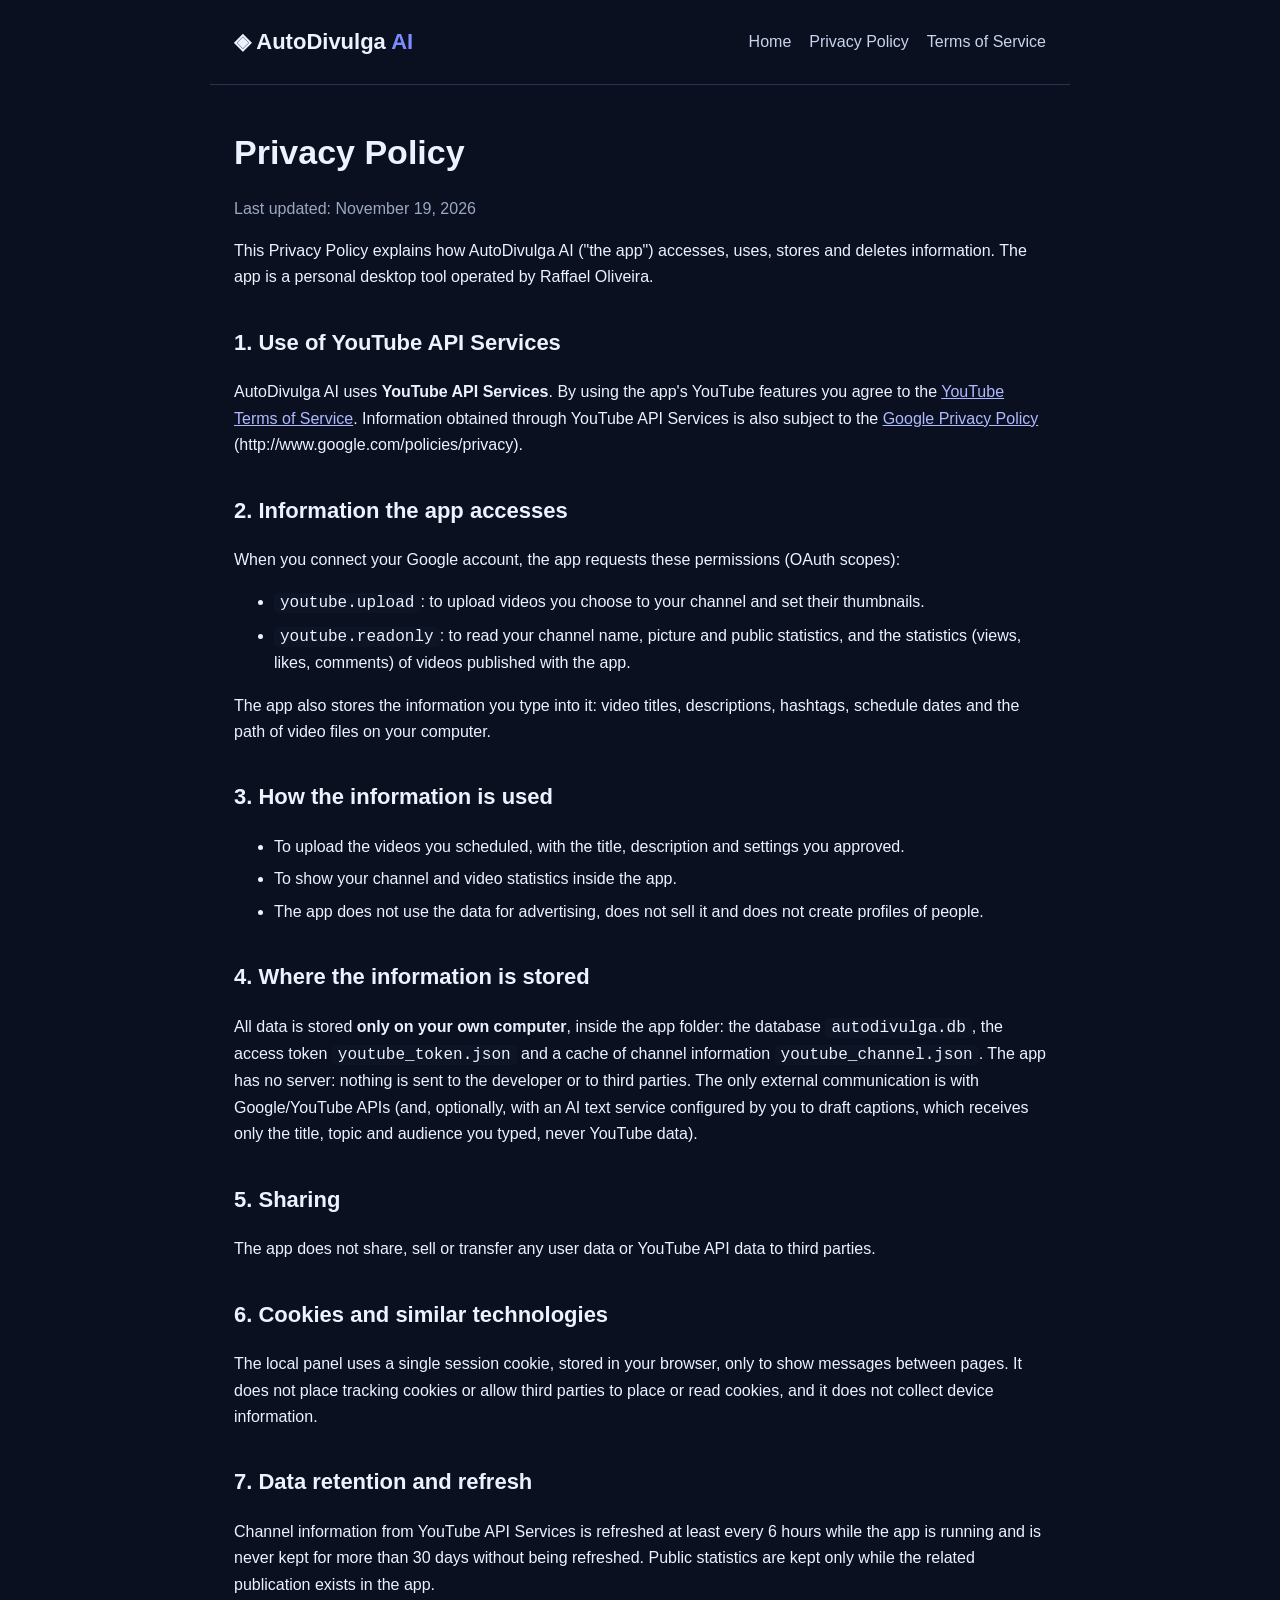
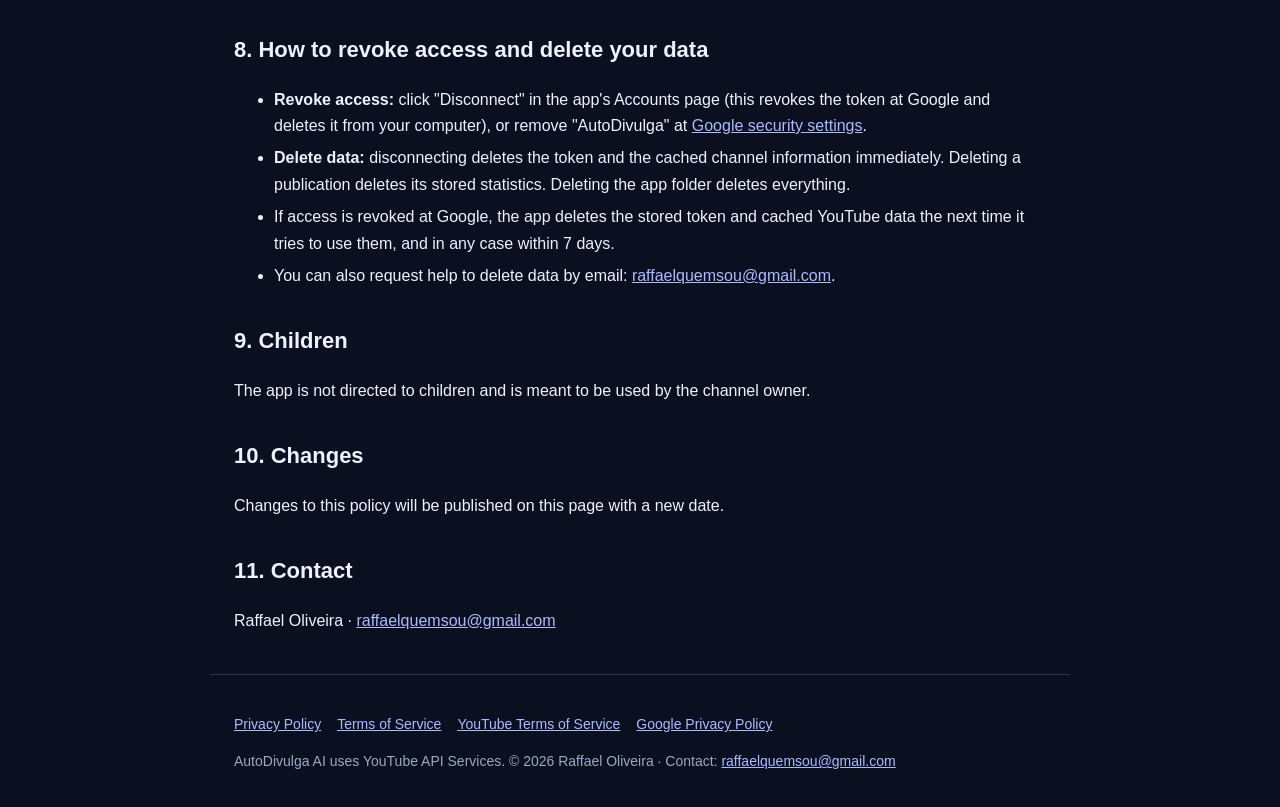
==== privacy.html @ 6a005467 "Add files via upload" ====
<!doctype html><html lang="en"><head><meta charset="utf-8"><meta name="viewport" content="width=device-width,initial-scale=1">
<title>Privacy Policy – AutoDivulga AI</title><link rel="stylesheet" href="style.css"></head><body><header><a class="brand" href="index.html">◈ AutoDivulga <span>AI</span></a><nav><a href="index.html">Home</a><a href="privacy.html">Privacy Policy</a><a href="terms.html">Terms of Service</a></nav></header>
<main>
<h1>Privacy Policy</h1><p class="muted">Last updated: November 19, 2026</p>
<p>This Privacy Policy explains how AutoDivulga AI ("the app") accesses, uses, stores and deletes information. The app is a personal desktop tool operated by Raffael Oliveira.</p>
<h2>1. Use of YouTube API Services</h2>
<p>AutoDivulga AI uses <b>YouTube API Services</b>. By using the app's YouTube features you agree to the <a href="https://www.youtube.com/t/terms" target="_blank" rel="noopener">YouTube Terms of Service</a>. Information obtained through YouTube API Services is also subject to the <a href="https://policies.google.com/privacy" target="_blank" rel="noopener">Google Privacy Policy</a> (http://www.google.com/policies/privacy).</p>
<h2>2. Information the app accesses</h2>
<p>When you connect your Google account, the app requests these permissions (OAuth scopes):</p>
<ul><li><code>youtube.upload</code>: to upload videos you choose to your channel and set their thumbnails.</li>
<li><code>youtube.readonly</code>: to read your channel name, picture and public statistics, and the statistics (views, likes, comments) of videos published with the app.</li></ul>
<p>The app also stores the information you type into it: video titles, descriptions, hashtags, schedule dates and the path of video files on your computer.</p>
<h2>3. How the information is used</h2>
<ul><li>To upload the videos you scheduled, with the title, description and settings you approved.</li>
<li>To show your channel and video statistics inside the app.</li>
<li>The app does not use the data for advertising, does not sell it and does not create profiles of people.</li></ul>
<h2>4. Where the information is stored</h2>
<p>All data is stored <b>only on your own computer</b>, inside the app folder: the database <code>autodivulga.db</code>, the access token <code>youtube_token.json</code> and a cache of channel information <code>youtube_channel.json</code>. The app has no server: nothing is sent to the developer or to third parties. The only external communication is with Google/YouTube APIs (and, optionally, with an AI text service configured by you to draft captions, which receives only the title, topic and audience you typed, never YouTube data).</p>
<h2>5. Sharing</h2><p>The app does not share, sell or transfer any user data or YouTube API data to third parties.</p>
<h2>6. Cookies and similar technologies</h2><p>The local panel uses a single session cookie, stored in your browser, only to show messages between pages. It does not place tracking cookies or allow third parties to place or read cookies, and it does not collect device information.</p>
<h2>7. Data retention and refresh</h2><p>Channel information from YouTube API Services is refreshed at least every 6 hours while the app is running and is never kept for more than 30 days without being refreshed. Public statistics are kept only while the related publication exists in the app.</p>
<h2>8. How to revoke access and delete your data</h2>
<ul><li><b>Revoke access:</b> click "Disconnect" in the app's Accounts page (this revokes the token at Google and deletes it from your computer), or remove "AutoDivulga" at <a href="https://security.google.com/settings/security/permissions" target="_blank" rel="noopener">Google security settings</a>.</li>
<li><b>Delete data:</b> disconnecting deletes the token and the cached channel information immediately. Deleting a publication deletes its stored statistics. Deleting the app folder deletes everything.</li>
<li>If access is revoked at Google, the app deletes the stored token and cached YouTube data the next time it tries to use them, and in any case within 7 days.</li>
<li>You can also request help to delete data by email: <a href="mailto:raffaelquemsou@gmail.com">raffaelquemsou@gmail.com</a>.</li></ul>
<h2>9. Children</h2><p>The app is not directed to children and is meant to be used by the channel owner.</p>
<h2>10. Changes</h2><p>Changes to this policy will be published on this page with a new date.</p>
<h2>11. Contact</h2><p>Raffael Oliveira · <a href="mailto:raffaelquemsou@gmail.com">raffaelquemsou@gmail.com</a></p></main><footer><p><a href="privacy.html">Privacy Policy</a><a href="terms.html">Terms of Service</a><a href="https://www.youtube.com/t/terms" target="_blank" rel="noopener">YouTube Terms of Service</a><a href="https://policies.google.com/privacy" target="_blank" rel="noopener">Google Privacy Policy</a></p>
<p>AutoDivulga AI uses YouTube API Services. © 2026 Raffael Oliveira · Contact: <a href="mailto:raffaelquemsou@gmail.com">raffaelquemsou@gmail.com</a></p></footer>
</body></html>
---- style.css ----
:root{--bg:#0b1020;--panel:#131b30;--text:#edf2ff;--muted:#9aa8c4;--accent:#7c8cff;--line:#263451}
*{box-sizing:border-box}body{margin:0;background:var(--bg);color:var(--text);font:16px/1.65 "Segoe UI",Arial,sans-serif}
header,main,footer{max-width:860px;margin:auto;padding:24px}header{display:flex;justify-content:space-between;align-items:center;border-bottom:1px solid var(--line)}
.brand{font-weight:800;font-size:22px;text-decoration:none;color:var(--text)}.brand span{color:var(--accent)}
nav a{color:#c8d3ec;margin-left:18px;text-decoration:none}nav a:hover{color:#fff}
h1{font-size:34px;line-height:1.2}h2{margin-top:34px;font-size:22px}a{color:#aebaff}
.card{background:var(--panel);border:1px solid var(--line);border-radius:14px;padding:20px 24px;margin:18px 0}
.yt{display:inline-block;background:#26345a;border-radius:20px;padding:4px 12px;font-size:13px;color:#cbd5ff}
.muted{color:var(--muted)}footer{border-top:1px solid var(--line);color:var(--muted);font-size:14px}footer a{margin-right:16px}
ul li{margin:6px 0}code{background:#0c1426;padding:1px 6px;border-radius:5px}
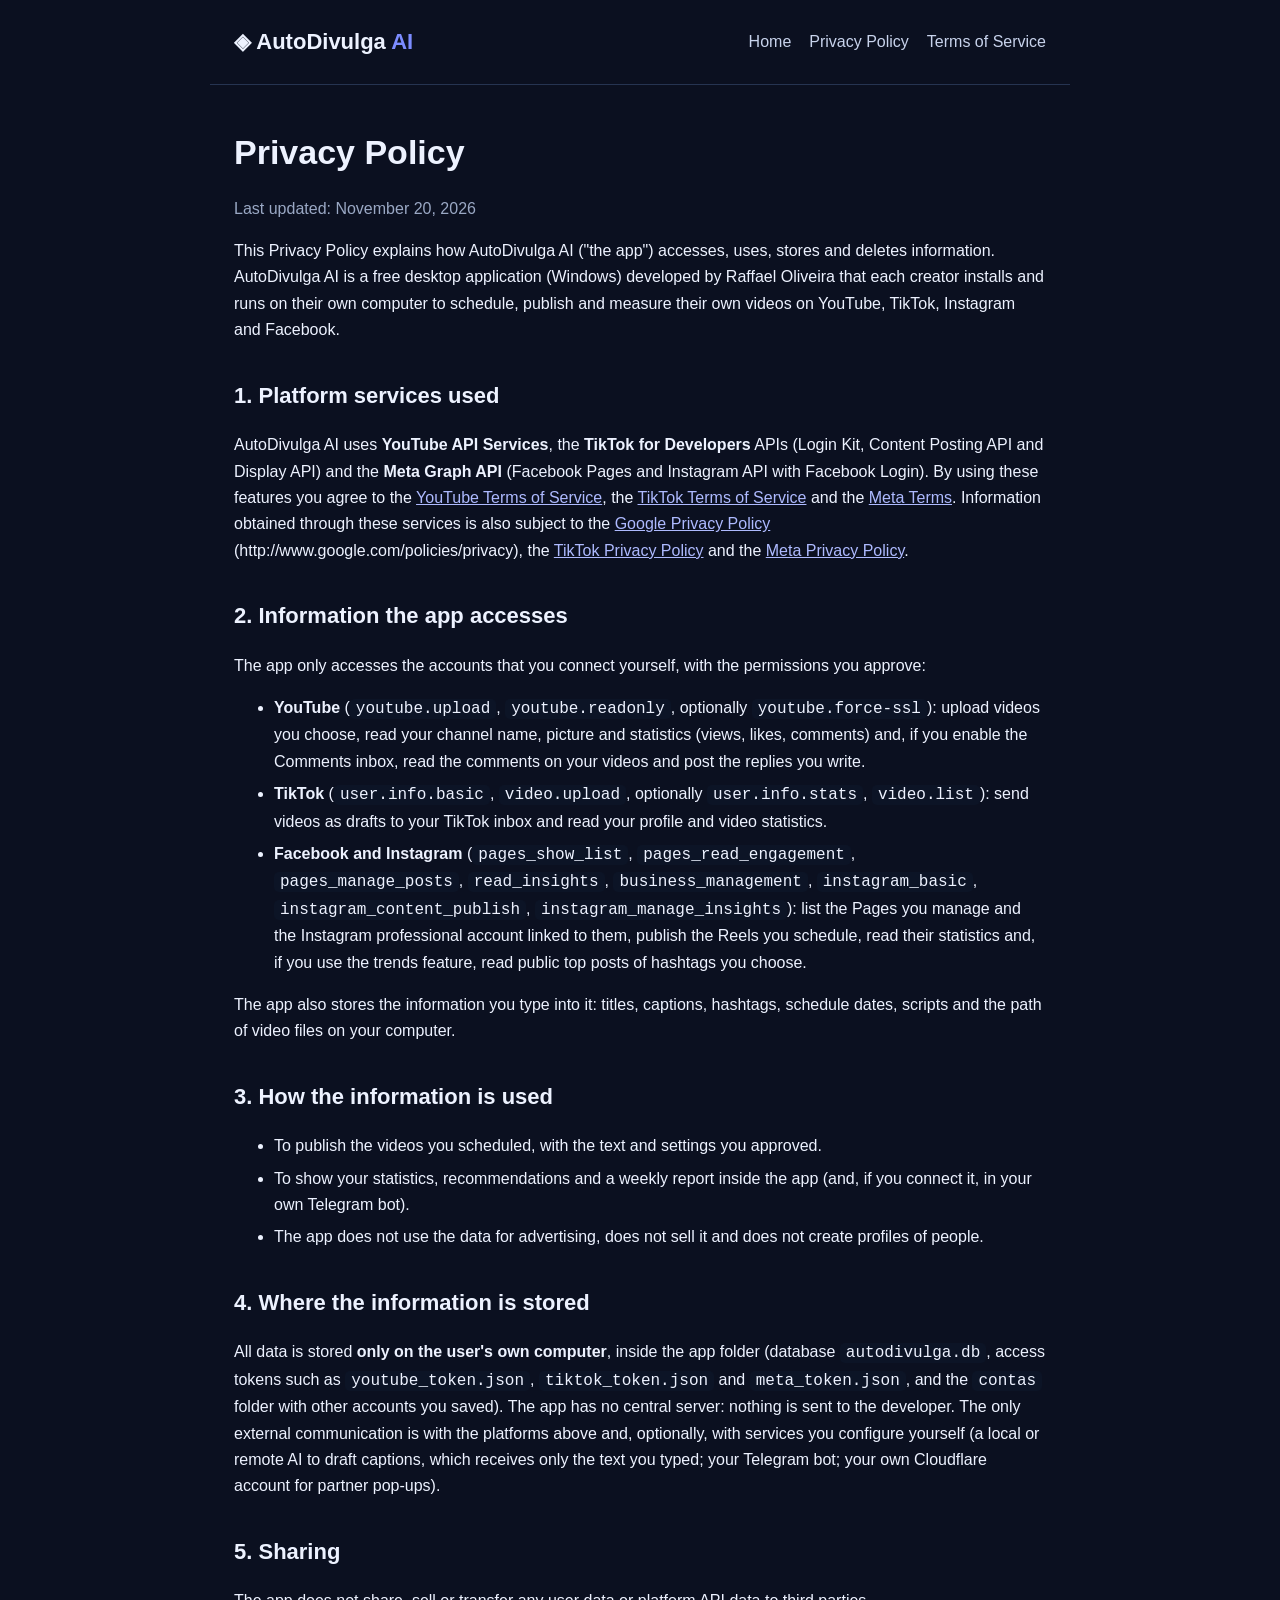
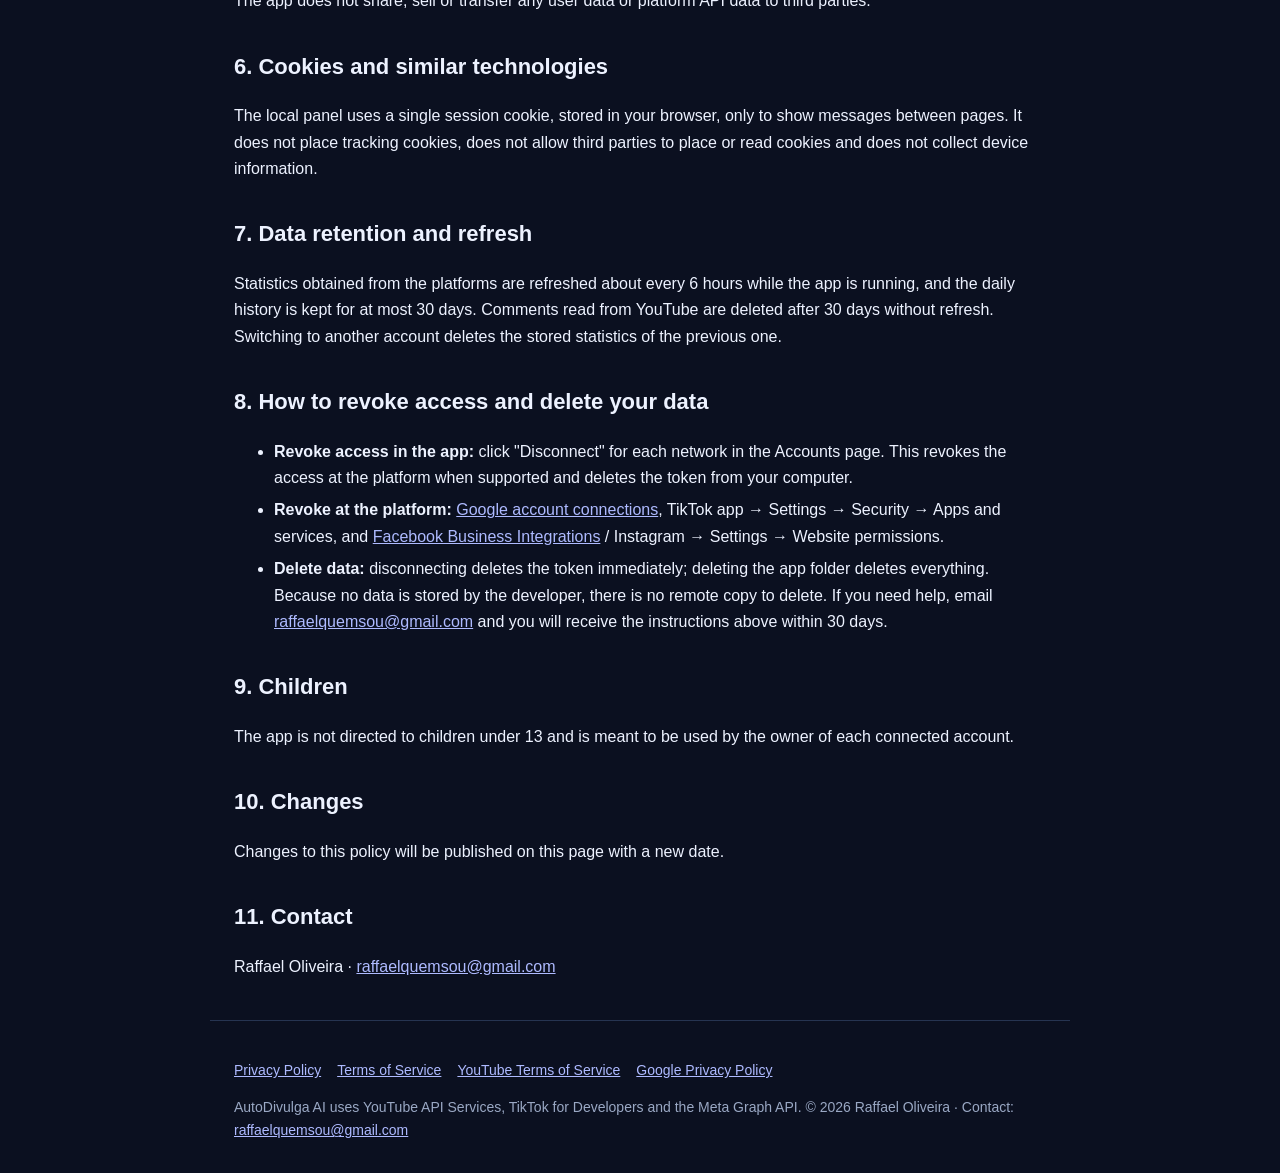
==== commit a54b811a: "Páginas legais: YouTube, TikTok, Instagram e Facebook; e-mail de contato Co-Authored-By: Claude Opus" ====
--- a/privacy.html
+++ b/privacy.html
@@ -1,31 +1,31 @@
 <!doctype html><html lang="en"><head><meta charset="utf-8"><meta name="viewport" content="width=device-width,initial-scale=1">
 <title>Privacy Policy – AutoDivulga AI</title><link rel="stylesheet" href="style.css"></head><body><header><a class="brand" href="index.html">◈ AutoDivulga <span>AI</span></a><nav><a href="index.html">Home</a><a href="privacy.html">Privacy Policy</a><a href="terms.html">Terms of Service</a></nav></header>
 <main>
-<h1>Privacy Policy</h1><p class="muted">Last updated: November 19, 2026</p>
-<p>This Privacy Policy explains how AutoDivulga AI ("the app") accesses, uses, stores and deletes information. The app is a personal desktop tool operated by Raffael Oliveira.</p>
-<h2>1. Use of YouTube API Services</h2>
-<p>AutoDivulga AI uses <b>YouTube API Services</b>. By using the app's YouTube features you agree to the <a href="https://www.youtube.com/t/terms" target="_blank" rel="noopener">YouTube Terms of Service</a>. Information obtained through YouTube API Services is also subject to the <a href="https://policies.google.com/privacy" target="_blank" rel="noopener">Google Privacy Policy</a> (http://www.google.com/policies/privacy).</p>
+<h1>Privacy Policy</h1><p class="muted">Last updated: November 20, 2026</p>
+<p>This Privacy Policy explains how AutoDivulga AI ("the app") accesses, uses, stores and deletes information. AutoDivulga AI is a free desktop application (Windows) developed by Raffael Oliveira that each creator installs and runs on their own computer to schedule, publish and measure their own videos on YouTube, TikTok, Instagram and Facebook.</p>
+<h2>1. Platform services used</h2>
+<p>AutoDivulga AI uses <b>YouTube API Services</b>, the <b>TikTok for Developers</b> APIs (Login Kit, Content Posting API and Display API) and the <b>Meta Graph API</b> (Facebook Pages and Instagram API with Facebook Login). By using these features you agree to the <a href="https://www.youtube.com/t/terms" target="_blank" rel="noopener">YouTube Terms of Service</a>, the <a href="https://www.tiktok.com/legal/terms-of-service" target="_blank" rel="noopener">TikTok Terms of Service</a> and the <a href="https://www.facebook.com/terms" target="_blank" rel="noopener">Meta Terms</a>. Information obtained through these services is also subject to the <a href="https://policies.google.com/privacy" target="_blank" rel="noopener">Google Privacy Policy</a> (http://www.google.com/policies/privacy), the <a href="https://www.tiktok.com/legal/privacy-policy" target="_blank" rel="noopener">TikTok Privacy Policy</a> and the <a href="https://www.facebook.com/privacy/policy" target="_blank" rel="noopener">Meta Privacy Policy</a>.</p>
 <h2>2. Information the app accesses</h2>
-<p>When you connect your Google account, the app requests these permissions (OAuth scopes):</p>
-<ul><li><code>youtube.upload</code>: to upload videos you choose to your channel and set their thumbnails.</li>
-<li><code>youtube.readonly</code>: to read your channel name, picture and public statistics, and the statistics (views, likes, comments) of videos published with the app.</li></ul>
-<p>The app also stores the information you type into it: video titles, descriptions, hashtags, schedule dates and the path of video files on your computer.</p>
+<p>The app only accesses the accounts that you connect yourself, with the permissions you approve:</p>
+<ul><li><b>YouTube</b> (<code>youtube.upload</code>, <code>youtube.readonly</code>, optionally <code>youtube.force-ssl</code>): upload videos you choose, read your channel name, picture and statistics (views, likes, comments) and, if you enable the Comments inbox, read the comments on your videos and post the replies you write.</li>
+<li><b>TikTok</b> (<code>user.info.basic</code>, <code>video.upload</code>, optionally <code>user.info.stats</code>, <code>video.list</code>): send videos as drafts to your TikTok inbox and read your profile and video statistics.</li>
+<li><b>Facebook and Instagram</b> (<code>pages_show_list</code>, <code>pages_read_engagement</code>, <code>pages_manage_posts</code>, <code>read_insights</code>, <code>business_management</code>, <code>instagram_basic</code>, <code>instagram_content_publish</code>, <code>instagram_manage_insights</code>): list the Pages you manage and the Instagram professional account linked to them, publish the Reels you schedule, read their statistics and, if you use the trends feature, read public top posts of hashtags you choose.</li></ul>
+<p>The app also stores the information you type into it: titles, captions, hashtags, schedule dates, scripts and the path of video files on your computer.</p>
 <h2>3. How the information is used</h2>
-<ul><li>To upload the videos you scheduled, with the title, description and settings you approved.</li>
-<li>To show your channel and video statistics inside the app.</li>
+<ul><li>To publish the videos you scheduled, with the text and settings you approved.</li>
+<li>To show your statistics, recommendations and a weekly report inside the app (and, if you connect it, in your own Telegram bot).</li>
 <li>The app does not use the data for advertising, does not sell it and does not create profiles of people.</li></ul>
 <h2>4. Where the information is stored</h2>
-<p>All data is stored <b>only on your own computer</b>, inside the app folder: the database <code>autodivulga.db</code>, the access token <code>youtube_token.json</code> and a cache of channel information <code>youtube_channel.json</code>. The app has no server: nothing is sent to the developer or to third parties. The only external communication is with Google/YouTube APIs (and, optionally, with an AI text service configured by you to draft captions, which receives only the title, topic and audience you typed, never YouTube data).</p>
-<h2>5. Sharing</h2><p>The app does not share, sell or transfer any user data or YouTube API data to third parties.</p>
-<h2>6. Cookies and similar technologies</h2><p>The local panel uses a single session cookie, stored in your browser, only to show messages between pages. It does not place tracking cookies or allow third parties to place or read cookies, and it does not collect device information.</p>
-<h2>7. Data retention and refresh</h2><p>Channel information from YouTube API Services is refreshed at least every 6 hours while the app is running and is never kept for more than 30 days without being refreshed. Public statistics are kept only while the related publication exists in the app.</p>
+<p>All data is stored <b>only on the user's own computer</b>, inside the app folder (database <code>autodivulga.db</code>, access tokens such as <code>youtube_token.json</code>, <code>tiktok_token.json</code> and <code>meta_token.json</code>, and the <code>contas</code> folder with other accounts you saved). The app has no central server: nothing is sent to the developer. The only external communication is with the platforms above and, optionally, with services you configure yourself (a local or remote AI to draft captions, which receives only the text you typed; your Telegram bot; your own Cloudflare account for partner pop-ups).</p>
+<h2>5. Sharing</h2><p>The app does not share, sell or transfer any user data or platform API data to third parties.</p>
+<h2>6. Cookies and similar technologies</h2><p>The local panel uses a single session cookie, stored in your browser, only to show messages between pages. It does not place tracking cookies, does not allow third parties to place or read cookies and does not collect device information.</p>
+<h2>7. Data retention and refresh</h2><p>Statistics obtained from the platforms are refreshed about every 6 hours while the app is running, and the daily history is kept for at most 30 days. Comments read from YouTube are deleted after 30 days without refresh. Switching to another account deletes the stored statistics of the previous one.</p>
 <h2>8. How to revoke access and delete your data</h2>
-<ul><li><b>Revoke access:</b> click "Disconnect" in the app's Accounts page (this revokes the token at Google and deletes it from your computer), or remove "AutoDivulga" at <a href="https://security.google.com/settings/security/permissions" target="_blank" rel="noopener">Google security settings</a>.</li>
-<li><b>Delete data:</b> disconnecting deletes the token and the cached channel information immediately. Deleting a publication deletes its stored statistics. Deleting the app folder deletes everything.</li>
-<li>If access is revoked at Google, the app deletes the stored token and cached YouTube data the next time it tries to use them, and in any case within 7 days.</li>
-<li>You can also request help to delete data by email: <a href="mailto:raffaelquemsou@gmail.com">raffaelquemsou@gmail.com</a>.</li></ul>
-<h2>9. Children</h2><p>The app is not directed to children and is meant to be used by the channel owner.</p>
+<ul><li><b>Revoke access in the app:</b> click "Disconnect" for each network in the Accounts page. This revokes the access at the platform when supported and deletes the token from your computer.</li>
+<li><b>Revoke at the platform:</b> <a href="https://myaccount.google.com/connections" target="_blank" rel="noopener">Google account connections</a>, TikTok app → Settings → Security → Apps and services, and <a href="https://www.facebook.com/settings?tab=business_tools" target="_blank" rel="noopener">Facebook Business Integrations</a> / Instagram → Settings → Website permissions.</li>
+<li><b>Delete data:</b> disconnecting deletes the token immediately; deleting the app folder deletes everything. Because no data is stored by the developer, there is no remote copy to delete. If you need help, email <a href="mailto:raffaelquemsou@gmail.com">raffaelquemsou@gmail.com</a> and you will receive the instructions above within 30 days.</li></ul>
+<h2>9. Children</h2><p>The app is not directed to children under 13 and is meant to be used by the owner of each connected account.</p>
 <h2>10. Changes</h2><p>Changes to this policy will be published on this page with a new date.</p>
 <h2>11. Contact</h2><p>Raffael Oliveira · <a href="mailto:raffaelquemsou@gmail.com">raffaelquemsou@gmail.com</a></p></main><footer><p><a href="privacy.html">Privacy Policy</a><a href="terms.html">Terms of Service</a><a href="https://www.youtube.com/t/terms" target="_blank" rel="noopener">YouTube Terms of Service</a><a href="https://policies.google.com/privacy" target="_blank" rel="noopener">Google Privacy Policy</a></p>
-<p>AutoDivulga AI uses YouTube API Services. © 2026 Raffael Oliveira · Contact: <a href="mailto:raffaelquemsou@gmail.com">raffaelquemsou@gmail.com</a></p></footer>
+<p>AutoDivulga AI uses YouTube API Services, TikTok for Developers and the Meta Graph API. © 2026 Raffael Oliveira · Contact: <a href="mailto:raffaelquemsou@gmail.com">raffaelquemsou@gmail.com</a></p></footer>
 </body></html>
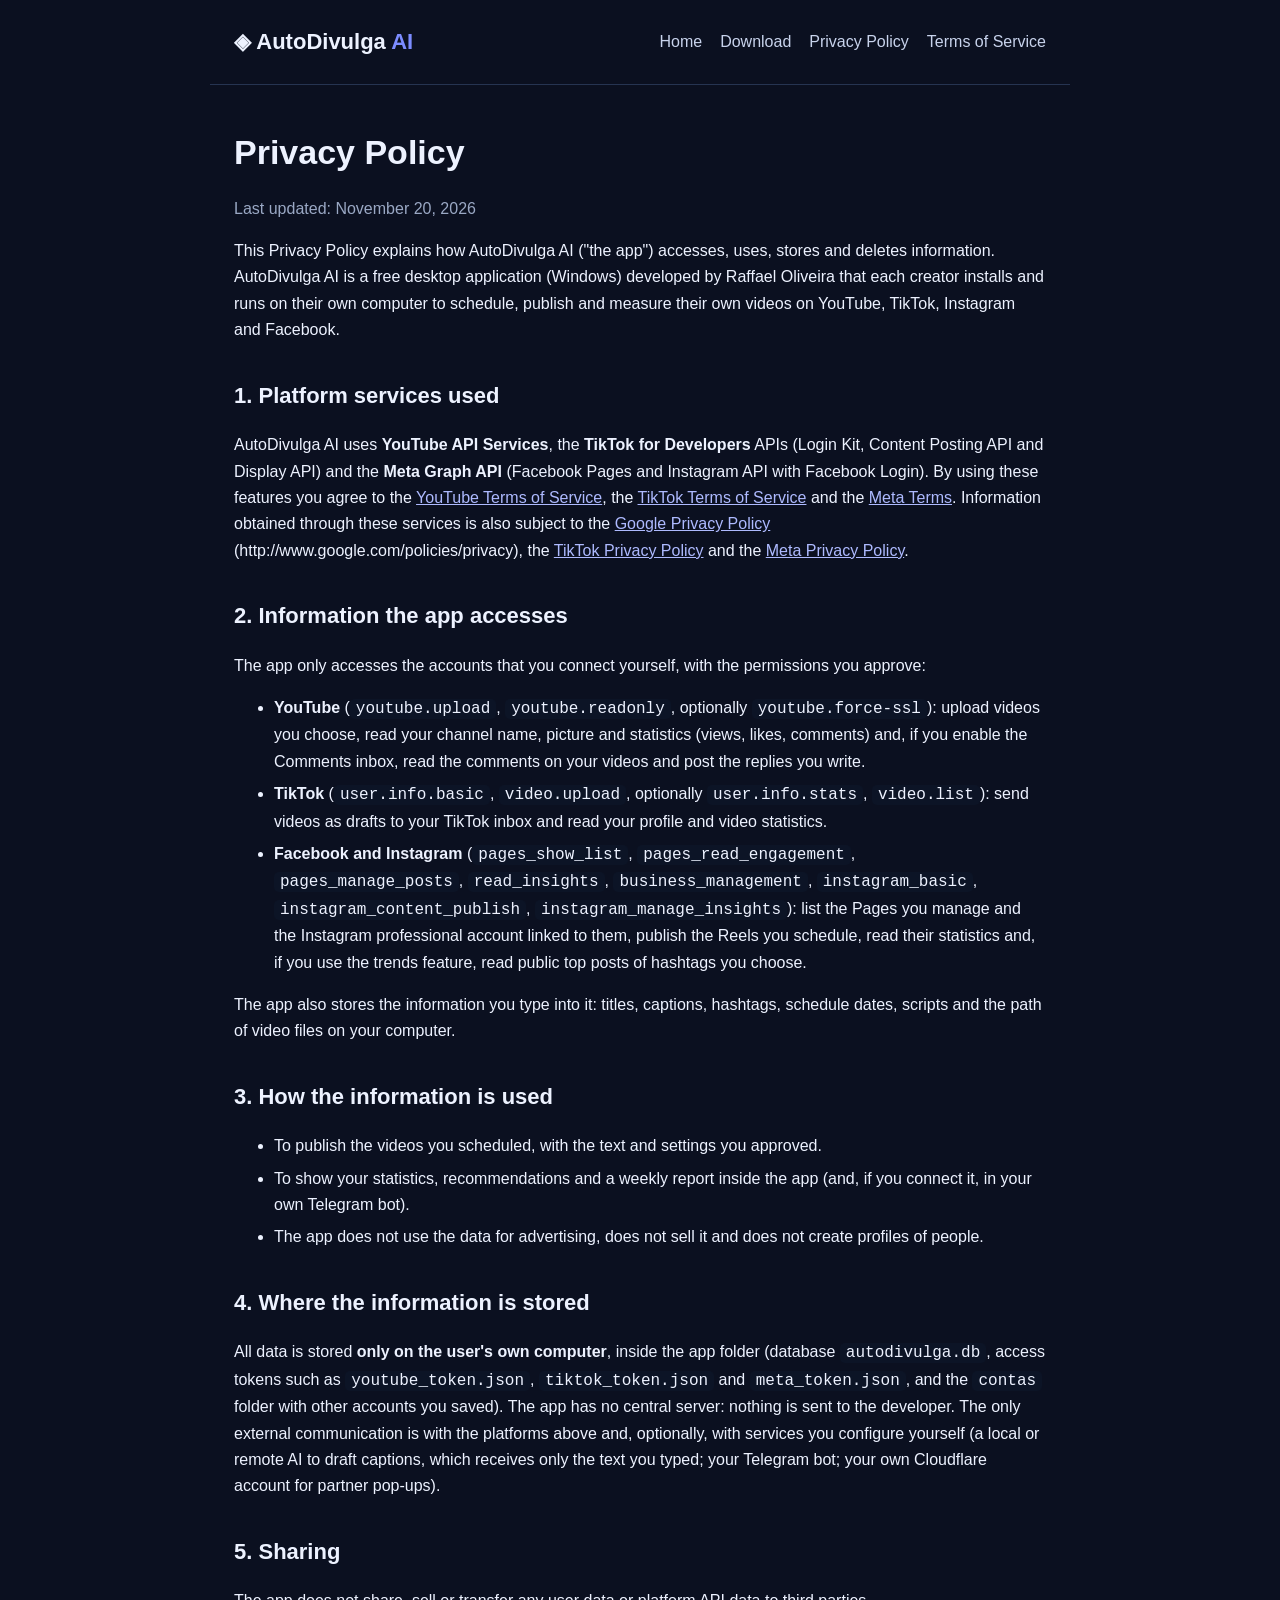
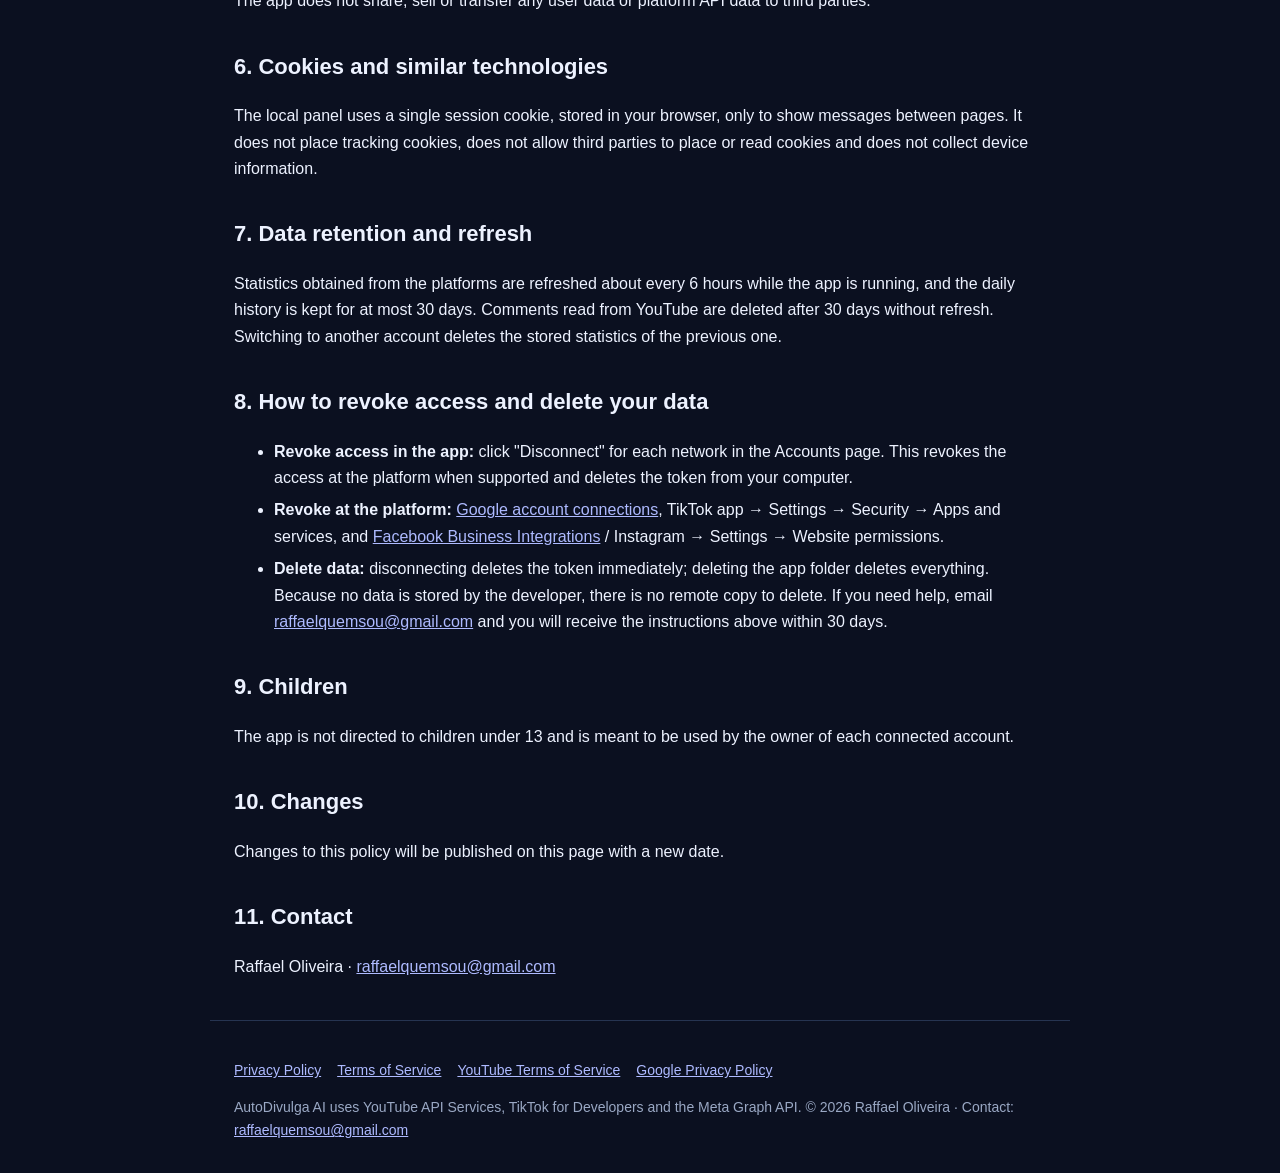
==== commit 2a34b432: "AutoDivulga AI 4.2: página de download, instalador e arquivos de atualização Co-Authored-By: Claude " ====
--- a/privacy.html
+++ b/privacy.html
@@ -1,5 +1,5 @@
 <!doctype html><html lang="en"><head><meta charset="utf-8"><meta name="viewport" content="width=device-width,initial-scale=1">
-<title>Privacy Policy – AutoDivulga AI</title><link rel="stylesheet" href="style.css"></head><body><header><a class="brand" href="index.html">◈ AutoDivulga <span>AI</span></a><nav><a href="index.html">Home</a><a href="privacy.html">Privacy Policy</a><a href="terms.html">Terms of Service</a></nav></header>
+<title>Privacy Policy – AutoDivulga AI</title><link rel="stylesheet" href="style.css"></head><body><header><a class="brand" href="index.html">◈ AutoDivulga <span>AI</span></a><nav><a href="index.html">Home</a><a href="download.html">Download</a><a href="privacy.html">Privacy Policy</a><a href="terms.html">Terms of Service</a></nav></header>
 <main>
 <h1>Privacy Policy</h1><p class="muted">Last updated: November 20, 2026</p>
 <p>This Privacy Policy explains how AutoDivulga AI ("the app") accesses, uses, stores and deletes information. AutoDivulga AI is a free desktop application (Windows) developed by Raffael Oliveira that each creator installs and runs on their own computer to schedule, publish and measure their own videos on YouTube, TikTok, Instagram and Facebook.</p>
